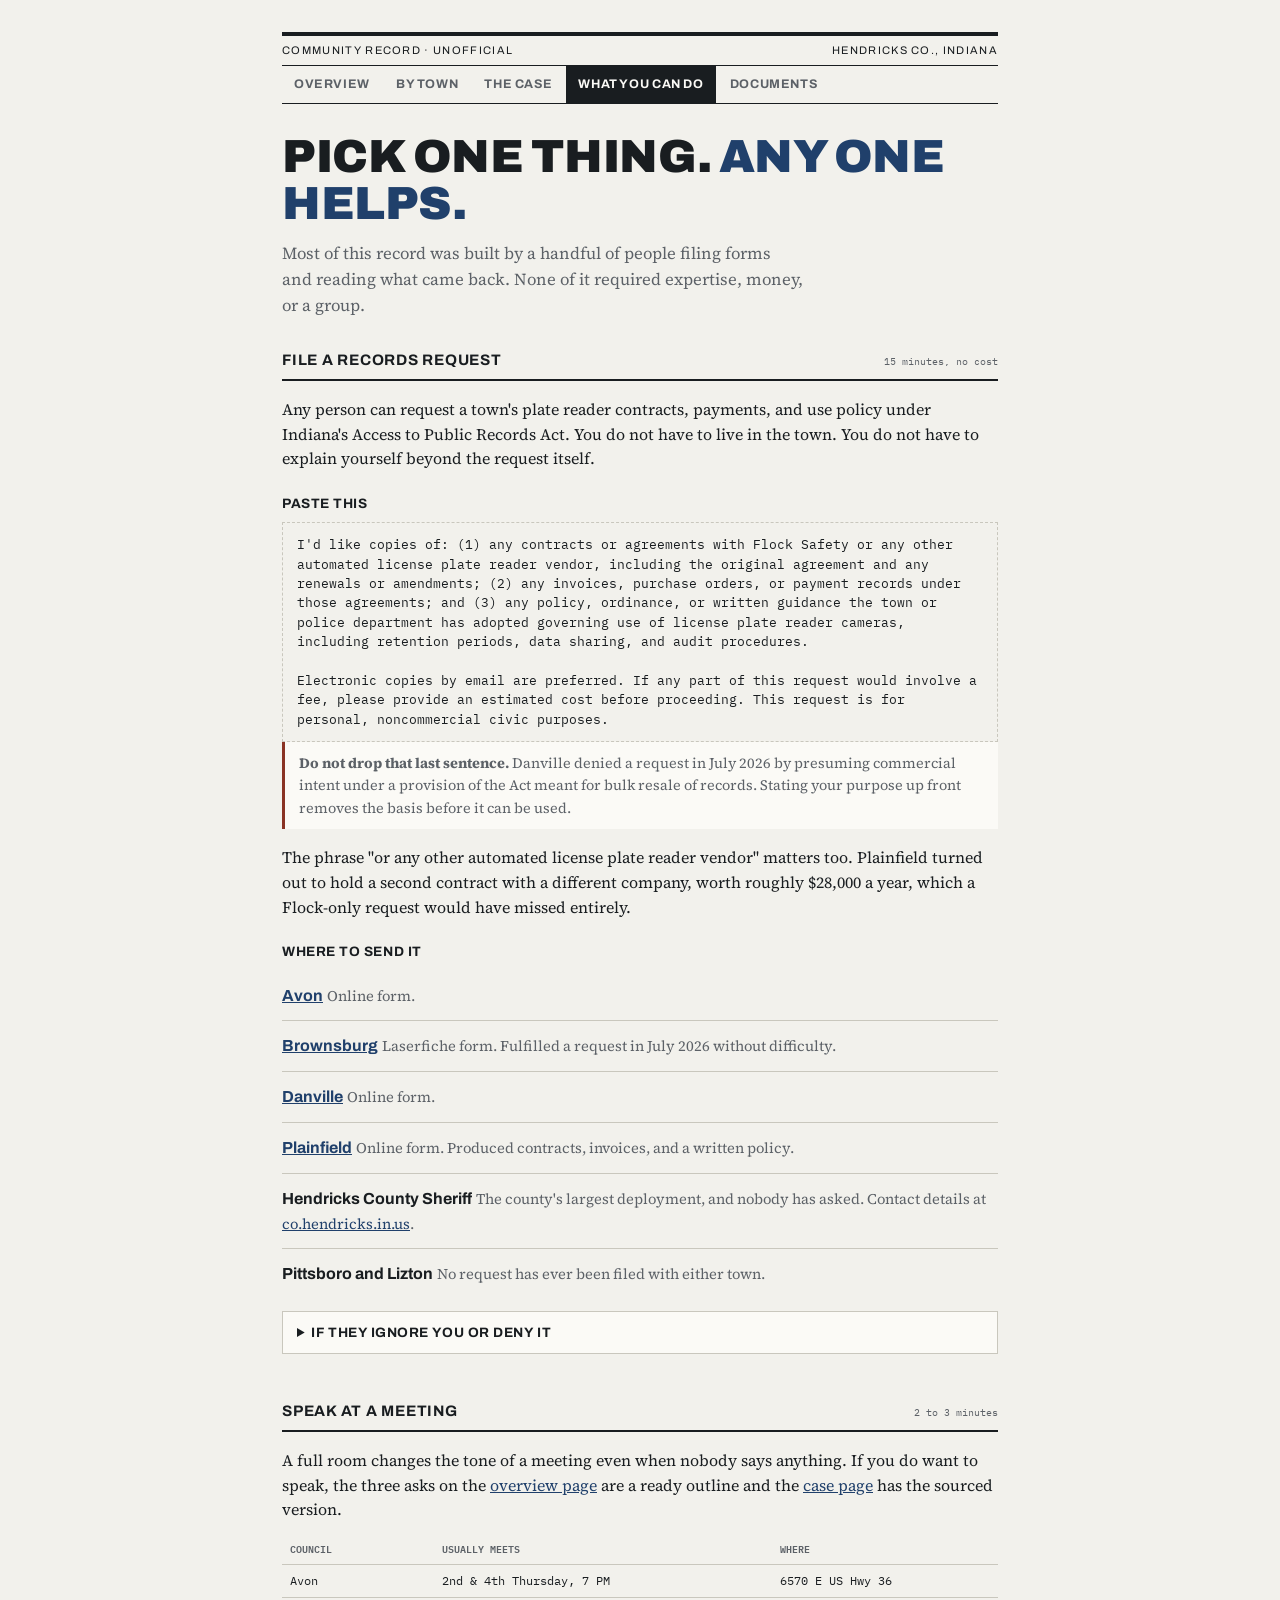
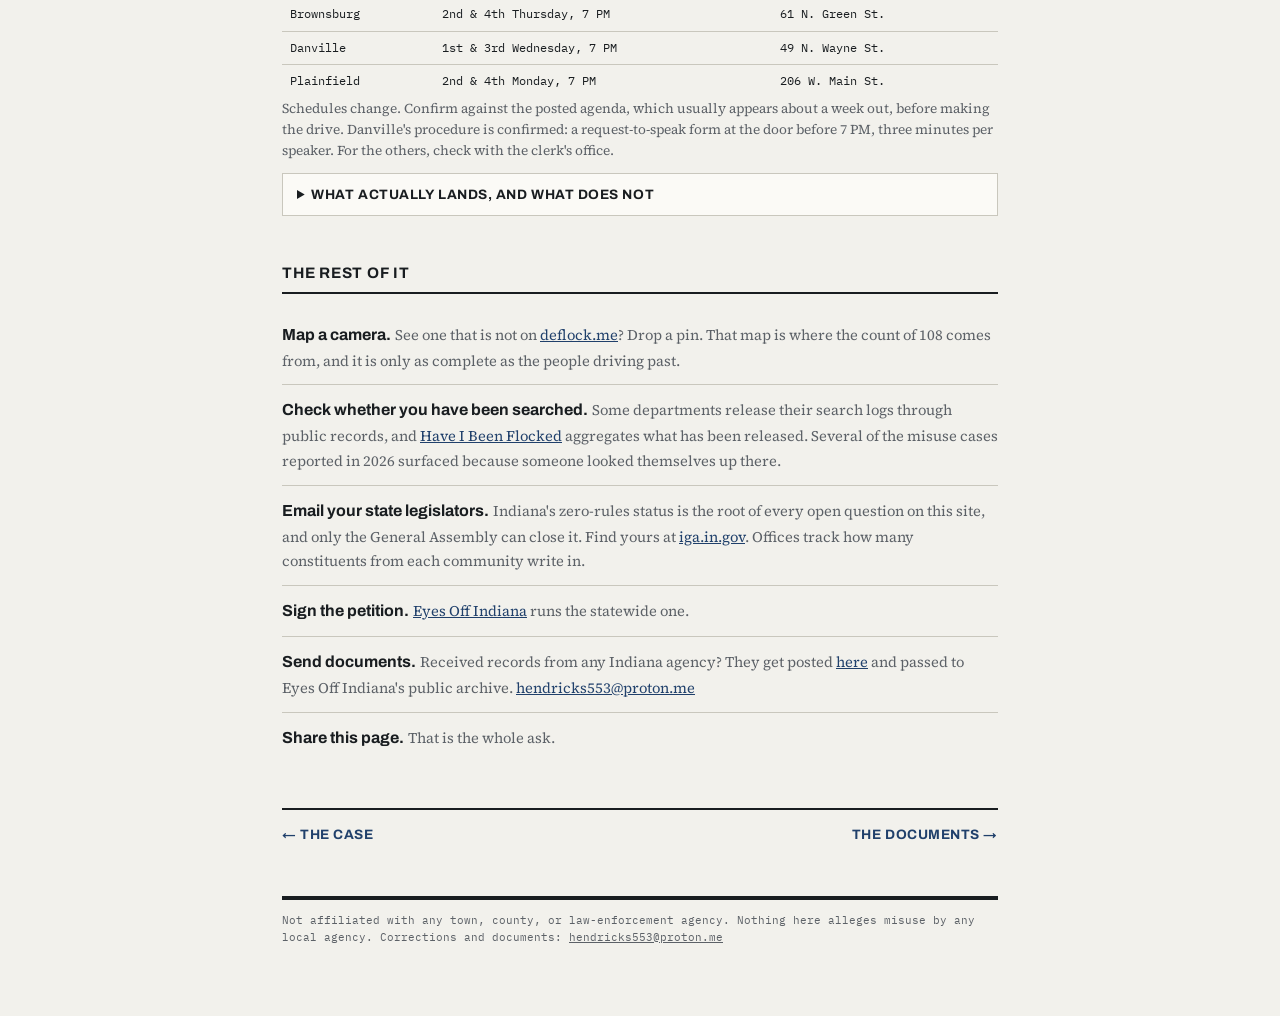
==== act.html @ f6bc617d "Create act.html" ====
<!DOCTYPE html>
<html lang="en">
<head>
<meta charset="UTF-8">
<meta name="viewport" content="width=device-width, initial-scale=1.0">
<title>What you can do | ALPRs in Hendricks County</title>
<meta name="description" content="How to file a public records request, speak at a council meeting, contact Indiana legislators, and map a camera in Hendricks County.">
<link rel="preconnect" href="https://fonts.googleapis.com">
<link rel="preconnect" href="https://fonts.gstatic.com" crossorigin>
<link href="https://fonts.googleapis.com/css2?family=Archivo:wght@500;700;900&family=Source+Serif+4:opsz,wght@8..60,400;8..60,600&family=IBM+Plex+Mono:wght@400;600&display=swap" rel="stylesheet">
<link rel="stylesheet" href="style.css">
</head>
<body>
<div class="wrap">

<header>
  <div class="notice-bar">
    <span>Community Record &middot; Unofficial</span>
    <span>Hendricks Co., Indiana</span>
  </div>
  <nav class="main">
    <a href="index.html">Overview</a>
    <a href="towns.html">By town</a>
    <a href="why.html">The case</a>
    <a href="act.html" aria-current="page">What you can do</a>
    <a href="documents.html">Documents</a>
  </nav>

  <h1>Pick one thing. <span class="thin">Any one helps.</span></h1>
  <p class="dek">Most of this record was built by a handful of people filing forms and reading what came back. None of it required expertise, money, or a group.</p>
</header>

<section>
  <h2>File a records request <small>15 minutes, no cost</small></h2>
  <p>Any person can request a town's plate reader contracts, payments, and use policy under Indiana's Access to Public Records Act. You do not have to live in the town. You do not have to explain yourself beyond the request itself.</p>

  <h3>Paste this</h3>
  <div class="copyblock">I'd like copies of: (1) any contracts or agreements with Flock Safety or any other automated license plate reader vendor, including the original agreement and any renewals or amendments; (2) any invoices, purchase orders, or payment records under those agreements; and (3) any policy, ordinance, or written guidance the town or police department has adopted governing use of license plate reader cameras, including retention periods, data sharing, and audit procedures.

Electronic copies by email are preferred. If any part of this request would involve a fee, please provide an estimated cost before proceeding. This request is for personal, noncommercial civic purposes.</div>

  <div class="note warn">
    <strong>Do not drop that last sentence.</strong> Danville denied a request in July 2026 by presuming commercial intent under a provision of the Act meant for bulk resale of records. Stating your purpose up front removes the basis before it can be used.
  </div>

  <p>The phrase "or any other automated license plate reader vendor" matters too. Plainfield turned out to hold a second contract with a different company, worth roughly $28,000 a year, which a Flock-only request would have missed entirely.</p>

  <h3>Where to send it</h3>
  <ul class="acts">
    <li><span class="do"><a href="https://www.avonindiana.gov/177/Public-Records-Requests" target="_blank" rel="noopener">Avon</a></span> <span class="how">Online form.</span></li>
    <li><span class="do"><a href="https://laserfiche.brownsburg.org/Forms/PublicRecordsRequest" target="_blank" rel="noopener">Brownsburg</a></span> <span class="how">Laserfiche form. Fulfilled a request in July 2026 without difficulty.</span></li>
    <li><span class="do"><a href="https://danvillein.gov/egov/apps/action/center.egov?view=form;page=1;id=33" target="_blank" rel="noopener">Danville</a></span> <span class="how">Online form.</span></li>
    <li><span class="do"><a href="https://www.townofplainfield.com/1941/Records-Requests" target="_blank" rel="noopener">Plainfield</a></span> <span class="how">Online form. Produced contracts, invoices, and a written policy.</span></li>
    <li><span class="do">Hendricks County Sheriff</span> <span class="how">The county's largest deployment, and nobody has asked. Contact details at <a href="https://www.co.hendricks.in.us/" target="_blank" rel="noopener">co.hendricks.in.us</a>.</span></li>
    <li><span class="do">Pittsboro and Lizton</span> <span class="how">No request has ever been filed with either town.</span></li>
  </ul>

  <details>
    <summary>If they ignore you or deny it</summary>
    <div class="inner">
      <p>Two things are worth knowing, and neither involves a lawyer.</p>
      <ul>
        <li><strong>The 30-day benchmark.</strong> The Act does not set a hard deadline, but Indiana's Public Access Counselor treats roughly 30 days from receipt as a reasonable response time, weighed against how big the agency and the request are. A small request to a small town that sits for a month is outside that.</li>
        <li><strong>The complaint is free.</strong> The Public Access Counselor takes formal complaints at <a href="https://www.in.gov/pac/" target="_blank" rel="noopener">in.gov/pac</a>. The office asks the agency to respond and issues a written opinion. The opinion is advisory rather than enforceable, but it is official, public, and citable, and agencies frequently produce the records once a complaint lands.</li>
      </ul>
      <p>Send the documents either way. A denial is itself a document worth publishing.</p>
    </div>
  </details>
</section>

<section>
  <h2>Speak at a meeting <small>2 to 3 minutes</small></h2>
  <p>A full room changes the tone of a meeting even when nobody says anything. If you do want to speak, the three asks on the <a href="index.html">overview page</a> are a ready outline and the <a href="why.html">case page</a> has the sourced version.</p>

  <div class="table-scroll">
    <table>
      <thead><tr><th>Council</th><th>Usually meets</th><th>Where</th></tr></thead>
      <tbody>
        <tr><td>Avon</td><td>2nd &amp; 4th Thursday, 7 PM</td><td>6570 E US Hwy 36</td></tr>
        <tr><td>Brownsburg</td><td>2nd &amp; 4th Thursday, 7 PM</td><td>61 N. Green St.</td></tr>
        <tr><td>Danville</td><td>1st &amp; 3rd Wednesday, 7 PM</td><td>49 N. Wayne St.</td></tr>
        <tr><td>Plainfield</td><td>2nd &amp; 4th Monday, 7 PM</td><td>206 W. Main St.</td></tr>
      </tbody>
    </table>
  </div>
  <p class="fine">Schedules change. Confirm against the posted agenda, which usually appears about a week out, before making the drive. Danville's procedure is confirmed: a request-to-speak form at the door before 7 PM, three minutes per speaker. For the others, check with the clerk's office.</p>

  <details>
    <summary>What actually lands, and what does not</summary>
    <div class="inner">
      <ul>
        <li><strong>Lead with the local document, not the national story.</strong> "Your own records show there is no written policy" is harder to wave off than a statistic from another state.</li>
        <li><strong>Concede the obvious.</strong> Nobody has a right not to be photographed in public, and the cameras have helped on real cases. Saying so first means the rest of the three minutes is not spent arguing a point you were going to lose.</li>
        <li><strong>Ask answerable questions.</strong> What is the retention window today? Who reads the audit logs? Did the council vote on this? A question a council cannot answer in the room tends to get answered later.</li>
        <li><strong>Expect the phone deflection.</strong> It comes up nearly every time. The reply is on the <a href="why.html">case page</a>.</li>
        <li><strong>Follow up in writing.</strong> Send the sources afterward to the clerk for the record. What is said out loud is forgotten. What is emailed is a document.</li>
      </ul>
    </div>
  </details>
</section>

<section>
  <h2>The rest of it</h2>
  <ul class="acts">
    <li>
      <span class="do">Map a camera.</span>
      <span class="how">See one that is not on <a href="https://deflock.me" target="_blank" rel="noopener">deflock.me</a>? Drop a pin. That map is where the count of 108 comes from, and it is only as complete as the people driving past.</span>
    </li>
    <li>
      <span class="do">Check whether you have been searched.</span>
      <span class="how">Some departments release their search logs through public records, and <a href="https://haveibeenflocked.com" target="_blank" rel="noopener">Have I Been Flocked</a> aggregates what has been released. Several of the misuse cases reported in 2026 surfaced because someone looked themselves up there.</span>
    </li>
    <li>
      <span class="do">Email your state legislators.</span>
      <span class="how">Indiana's zero-rules status is the root of every open question on this site, and only the General Assembly can close it. Find yours at <a href="https://iga.in.gov" target="_blank" rel="noopener">iga.in.gov</a>. Offices track how many constituents from each community write in.</span>
    </li>
    <li>
      <span class="do">Sign the petition.</span>
      <span class="how"><a href="https://eyesoffindiana.org/petition" target="_blank" rel="noopener">Eyes Off Indiana</a> runs the statewide one.</span>
    </li>
    <li>
      <span class="do">Send documents.</span>
      <span class="how">Received records from any Indiana agency? They get posted <a href="documents.html">here</a> and passed to Eyes Off Indiana's public archive. <a href="mailto:hendricks553@proton.me">hendricks553@proton.me</a></span>
    </li>
    <li>
      <span class="do">Share this page.</span>
      <span class="how">That is the whole ask.</span>
    </li>
  </ul>
</section>

<div class="next">
  <a href="why.html">&larr; The case</a>
  <a href="documents.html">The documents &rarr;</a>
</div>

<footer>
  Not affiliated with any town, county, or law-enforcement agency. Nothing here alleges misuse by any local agency. Corrections and documents: <a href="mailto:hendricks553@proton.me">hendricks553@proton.me</a>
</footer>

</div>
</body>
</html>
---- style.css ----
/* ALPRs in Hendricks County — shared styles */

:root{
  --paper:#f2f1ec; --ink:#191d20; --soft:#5c6167;
  --line:#c9c7bd; --rule:#191d20;
  --accent:#20406b; --flag:#8a3324; --white:#fbfaf6;
}
*{ box-sizing:border-box; }
html{ scroll-behavior:smooth; }
@media (prefers-reduced-motion: reduce){ html{ scroll-behavior:auto; } }

body{
  margin:0; background:var(--paper); color:var(--ink);
  font-family:"Source Serif 4", Georgia, serif;
  font-size:16px; line-height:1.55;
}
.d{ font-family:"Archivo","Helvetica Neue",sans-serif; }
.m{ font-family:"IBM Plex Mono",Menlo,monospace; }
a{ color:var(--accent); }
a:focus-visible, summary:focus-visible{ outline:2px solid var(--accent); outline-offset:2px; }
.wrap{ max-width:760px; margin:0 auto; padding:0 22px 70px; }
p{ margin:0 0 12px; }
.fine{ font-size:.85rem; color:var(--soft); }

/* ---------- masthead + nav ---------- */
.notice-bar{
  display:flex; justify-content:space-between; align-items:center; gap:12px;
  border-top:4px solid var(--rule); border-bottom:1px solid var(--rule);
  padding:6px 0; font-size:11px; letter-spacing:.12em; text-transform:uppercase;
  font-family:"Archivo",sans-serif;
}
.notice-bar a{ color:inherit; text-decoration:none; font-weight:700; }
header{ padding:32px 0 0; }

nav.main{
  border-bottom:1px solid var(--rule); margin-bottom:30px;
  display:flex; flex-wrap:wrap; gap:0 2px;
}
nav.main a{
  font-family:"Archivo",sans-serif; font-weight:700;
  font-size:.78rem; text-transform:uppercase; letter-spacing:.05em;
  padding:9px 12px; text-decoration:none; color:var(--soft);
}
nav.main a:hover{ color:var(--ink); background:var(--white); }
nav.main a[aria-current="page"]{ color:var(--white); background:var(--ink); }

h1{
  font-family:"Archivo",sans-serif; font-weight:900;
  font-size:clamp(1.9rem, 5.4vw, 2.9rem);
  line-height:1; letter-spacing:-.01em; text-transform:uppercase;
  margin:6px 0 14px;
}
h1 .thin{ color:var(--accent); }
.dek{ font-size:1.05rem; color:var(--soft); max-width:58ch; margin:0 0 30px; }

.crumb{
  font-family:"IBM Plex Mono",monospace; font-size:11px;
  text-transform:uppercase; letter-spacing:.08em; color:var(--soft);
  margin:0 0 4px;
}
.crumb a{ color:var(--soft); }

/* ---------- sections ---------- */
section{ margin:0 0 46px; }
h2{
  font-family:"Archivo",sans-serif; font-weight:700;
  font-size:.95rem; text-transform:uppercase; letter-spacing:.05em;
  border-bottom:2px solid var(--rule);
  padding-bottom:6px; margin:0 0 16px;
  display:flex; align-items:baseline; gap:10px;
}
h2 small{
  font-family:"IBM Plex Mono",monospace; font-size:10px; font-weight:400;
  color:var(--soft); letter-spacing:0; text-transform:none; margin-left:auto;
}
h3{
  font-family:"Archivo",sans-serif; font-weight:700; font-size:.85rem;
  text-transform:uppercase; letter-spacing:.04em; margin:22px 0 8px;
}

.lede{ font-size:1.15rem; line-height:1.5; }
.lede strong{ background:linear-gradient(transparent 62%, #d8dfeb 62%); }

/* ---------- ledger: the status signature ---------- */
.ledger{ border:1px solid var(--line); background:var(--white); }
.ledger-row{
  display:grid; grid-template-columns:1fr auto;
  gap:12px; align-items:center;
  padding:10px 14px; border-bottom:1px solid var(--line);
}
.ledger-row:last-child{ border-bottom:none; }
.ledger-row .q{ font-size:.92rem; }
.ledger-row .q b{ font-family:"Archivo",sans-serif; font-size:.85rem; text-transform:uppercase; letter-spacing:.03em; display:block; }
.ledger-row .q span{ color:var(--soft); font-size:.85rem; }
.mark{
  font-family:"IBM Plex Mono",monospace; font-size:10px; font-weight:600;
  text-transform:uppercase; letter-spacing:.07em;
  padding:3px 8px; white-space:nowrap; border:1px solid var(--line);
}
.mark.yes{ background:var(--ink); color:var(--white); border-color:var(--ink); }
.mark.no{ background:var(--flag); color:var(--white); border-color:var(--flag); }
.mark.wait{ background:var(--paper); color:var(--soft); }

/* ---------- stats ---------- */
.stats{
  display:grid; grid-template-columns:repeat(3,1fr); gap:1px;
  background:var(--line); border:1px solid var(--line); margin-bottom:14px;
}
@media(max-width:560px){ .stats{ grid-template-columns:repeat(2,1fr); } }
.stat{ background:var(--white); padding:14px 12px; }
.stat .n{ font-family:"Archivo",sans-serif; font-weight:900; font-size:1.7rem; display:block; line-height:1; }
.stat .l{ font-family:"IBM Plex Mono",monospace; font-size:10px; text-transform:uppercase; letter-spacing:.03em; color:var(--soft); }
.stat.flag .n{ color:var(--flag); }

/* ---------- tables ---------- */
table{ width:100%; border-collapse:collapse; font-family:"IBM Plex Mono",monospace; font-size:12px; }
th,td{ text-align:left; padding:7px 8px; border-bottom:1px solid var(--line); vertical-align:top; }
th{ font-size:10px; text-transform:uppercase; color:var(--soft); font-weight:600; }
td.num, th.num{ text-align:right; }
tr:last-child td{ border-bottom:none; }
.table-scroll{ overflow-x:auto; }

/* ---------- town cards ---------- */
.towns{ display:grid; grid-template-columns:1fr 1fr; gap:12px; }
@media(max-width:620px){ .towns{ grid-template-columns:1fr; } }
.town-card{
  display:block; text-decoration:none; color:inherit;
  background:var(--white); border:1px solid var(--line); padding:14px 16px;
}
.town-card:hover{ border-color:var(--accent); }
.town-card .name{ font-family:"Archivo",sans-serif; font-weight:900; text-transform:uppercase; font-size:1.05rem; }
.town-card .count{ font-family:"IBM Plex Mono",monospace; font-size:10px; color:var(--soft); float:right; padding-top:5px; }
.town-card .line{ font-size:.88rem; color:var(--soft); margin-top:6px; }
.town-card .state{
  font-family:"IBM Plex Mono",monospace; font-size:9.5px; text-transform:uppercase;
  letter-spacing:.07em; margin-top:10px; display:inline-block;
  padding:2px 7px; background:var(--ink); color:var(--white);
}
.town-card .state.open{ background:var(--flag); }
.town-card .state.quiet{ background:var(--paper); color:var(--soft); border:1px solid var(--line); }

/* ---------- callouts ---------- */
.note{
  font-size:.9rem; color:var(--soft);
  border-left:3px solid var(--accent); padding:10px 14px;
  background:var(--white); margin:0 0 16px;
}
.note.warn{ border-left-color:var(--flag); }
.panel{ background:var(--white); border:1px solid var(--line); padding:16px 18px; }
.panel.mark-left{ border-left:6px solid var(--accent); }
.panel .big{ font-family:"Archivo",sans-serif; font-weight:900; font-size:1.15rem; margin:0 0 8px; }
.panel p:last-child{ margin-bottom:0; }

.duo{ display:grid; grid-template-columns:1fr 1fr; gap:12px; }
@media(max-width:620px){ .duo{ grid-template-columns:1fr; } }
.duo .col{ background:var(--white); border:1px solid var(--line); padding:14px 16px; }
.duo .t{ font-family:"Archivo",sans-serif; font-weight:700; font-size:.8rem; text-transform:uppercase; letter-spacing:.04em; margin-bottom:8px; }
.duo ul{ margin:0; padding-left:18px; font-size:.9rem; }
.duo li{ margin-bottom:6px; }

/* ---------- asks / actions ---------- */
.asks{ margin:0; padding:0; counter-reset:ask; }
.asks li{
  list-style:none; margin:0 0 10px; padding:14px 16px 14px 52px;
  background:var(--white); border:1px solid var(--line); position:relative;
}
.asks li::before{
  counter-increment:ask; content:counter(ask);
  position:absolute; left:16px; top:12px;
  font-family:"Archivo",sans-serif; font-weight:900; font-size:1.3rem; color:var(--accent);
}
.asks .head{ font-family:"Archivo",sans-serif; font-weight:700; display:block; margin-bottom:2px; }
.asks .why{ font-size:.9rem; color:var(--soft); }

.acts{ margin:0; padding:0; }
.acts > li{
  list-style:none; padding:12px 0; border-bottom:1px solid var(--line);
}
.acts > li:last-child{ border-bottom:none; }
.acts .do{ font-family:"Archivo",sans-serif; font-weight:700; font-size:1rem; }
.acts .how{ font-size:.92rem; color:var(--soft); }

/* ---------- details ---------- */
details{ background:var(--white); border:1px solid var(--line); padding:0; margin:12px 0; }
details summary{
  cursor:pointer; padding:10px 14px;
  font-family:"Archivo",sans-serif; font-weight:700; font-size:.85rem;
  text-transform:uppercase; letter-spacing:.04em; list-style-position:inside;
}
details summary:hover{ color:var(--accent); }
details[open] summary{ border-bottom:1px solid var(--line); }
details .inner{ padding:12px 16px; }
details .inner p:last-child, details .inner ul:last-child{ margin-bottom:0; }
details .inner ul{ font-size:.92rem; padding-left:18px; }
details .inner li{ margin-bottom:7px; }

.copyblock{
  font-family:"IBM Plex Mono",monospace; font-size:12.5px; line-height:1.55;
  background:var(--paper); border:1px dashed var(--line);
  padding:12px 14px; white-space:pre-wrap;
}

/* ---------- sources ---------- */
.srcs{ display:grid; gap:8px; }
.src{ display:block; background:var(--white); border:1px solid var(--line); padding:10px 14px; text-decoration:none; }
.src:hover{ border-color:var(--accent); }
.src .n{ font-family:"Archivo",sans-serif; font-weight:700; font-size:.88rem; color:var(--ink); }
.src .u{ display:block; font-family:"IBM Plex Mono",monospace; font-size:10px; color:var(--soft); margin-top:1px; }

/* ---------- next / footer ---------- */
.next{
  display:flex; justify-content:space-between; gap:12px; flex-wrap:wrap;
  border-top:2px solid var(--rule); padding-top:14px; margin-top:40px;
}
.next a{
  font-family:"Archivo",sans-serif; font-weight:700; font-size:.85rem;
  text-transform:uppercase; letter-spacing:.04em; text-decoration:none;
}
footer{
  border-top:4px solid var(--rule); margin-top:50px; padding-top:12px;
  font-family:"IBM Plex Mono",monospace; font-size:11px; color:var(--soft);
}
footer a{ color:var(--soft); }
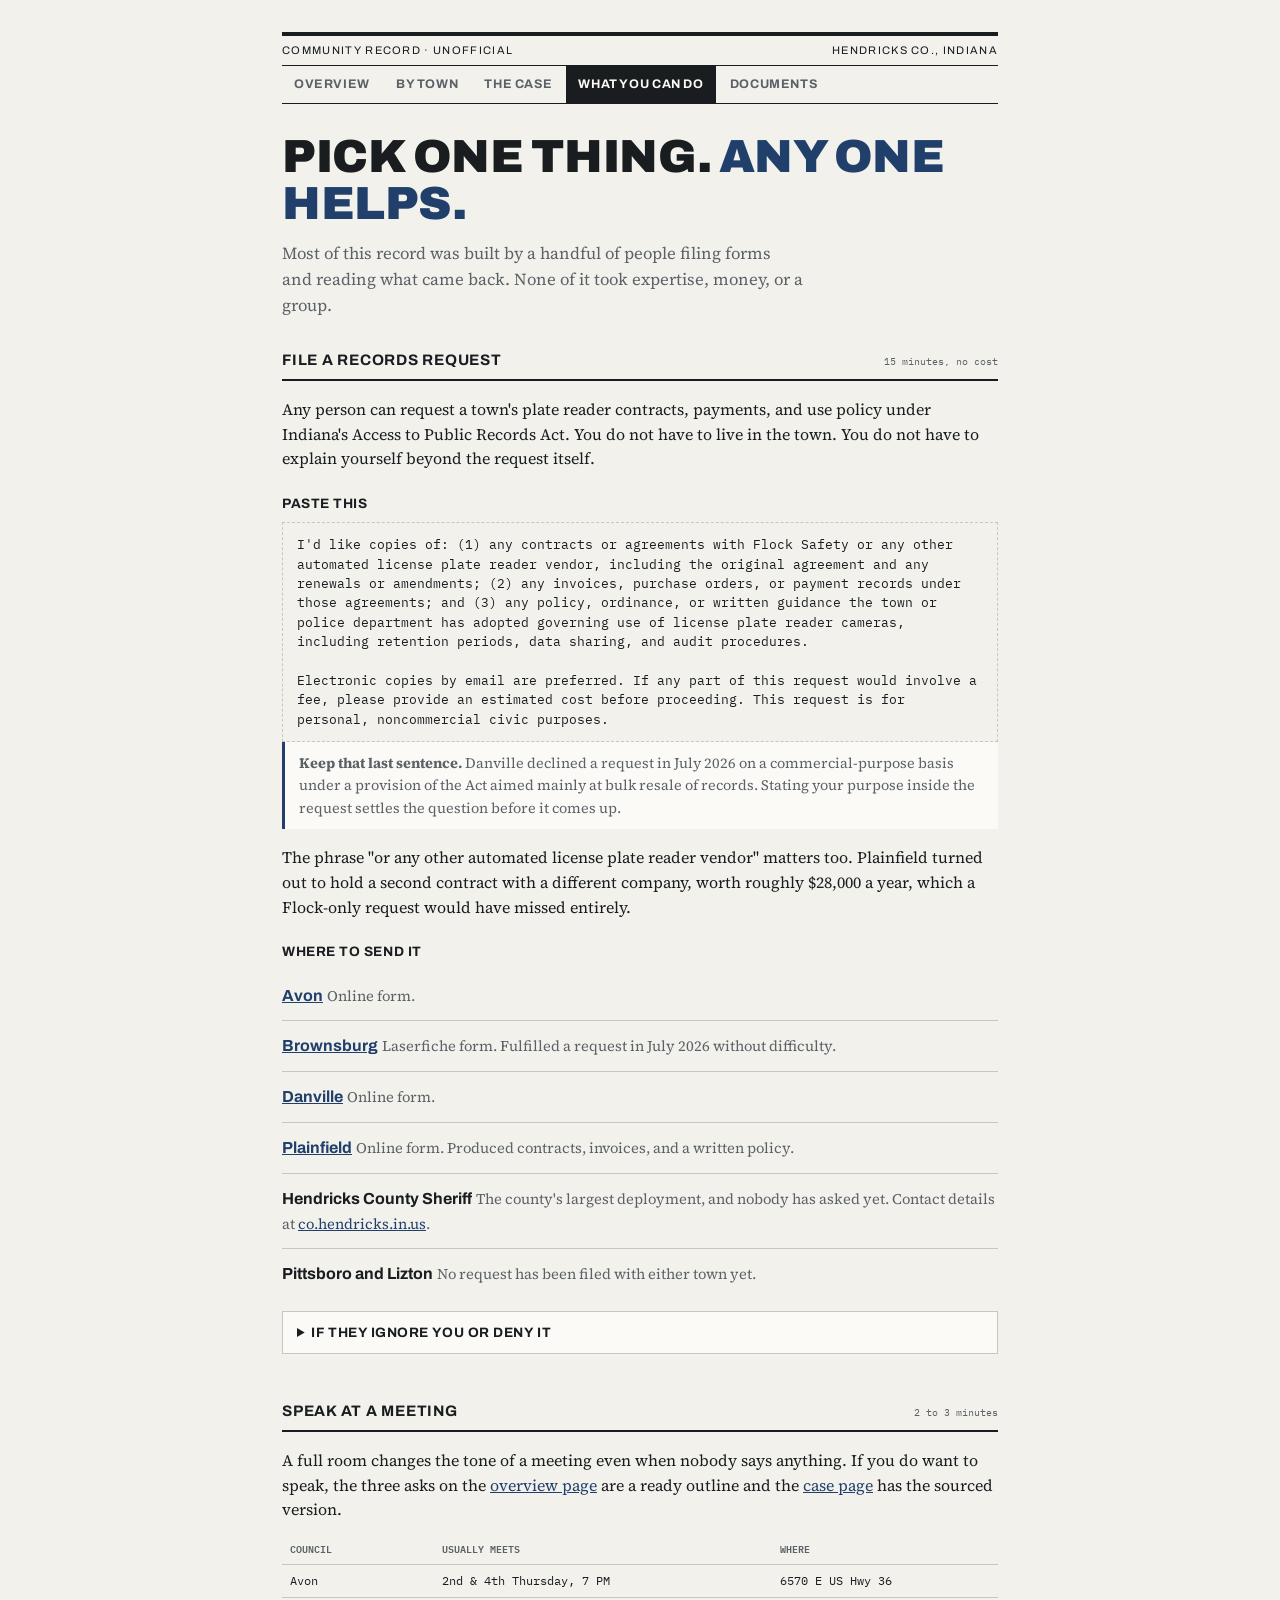
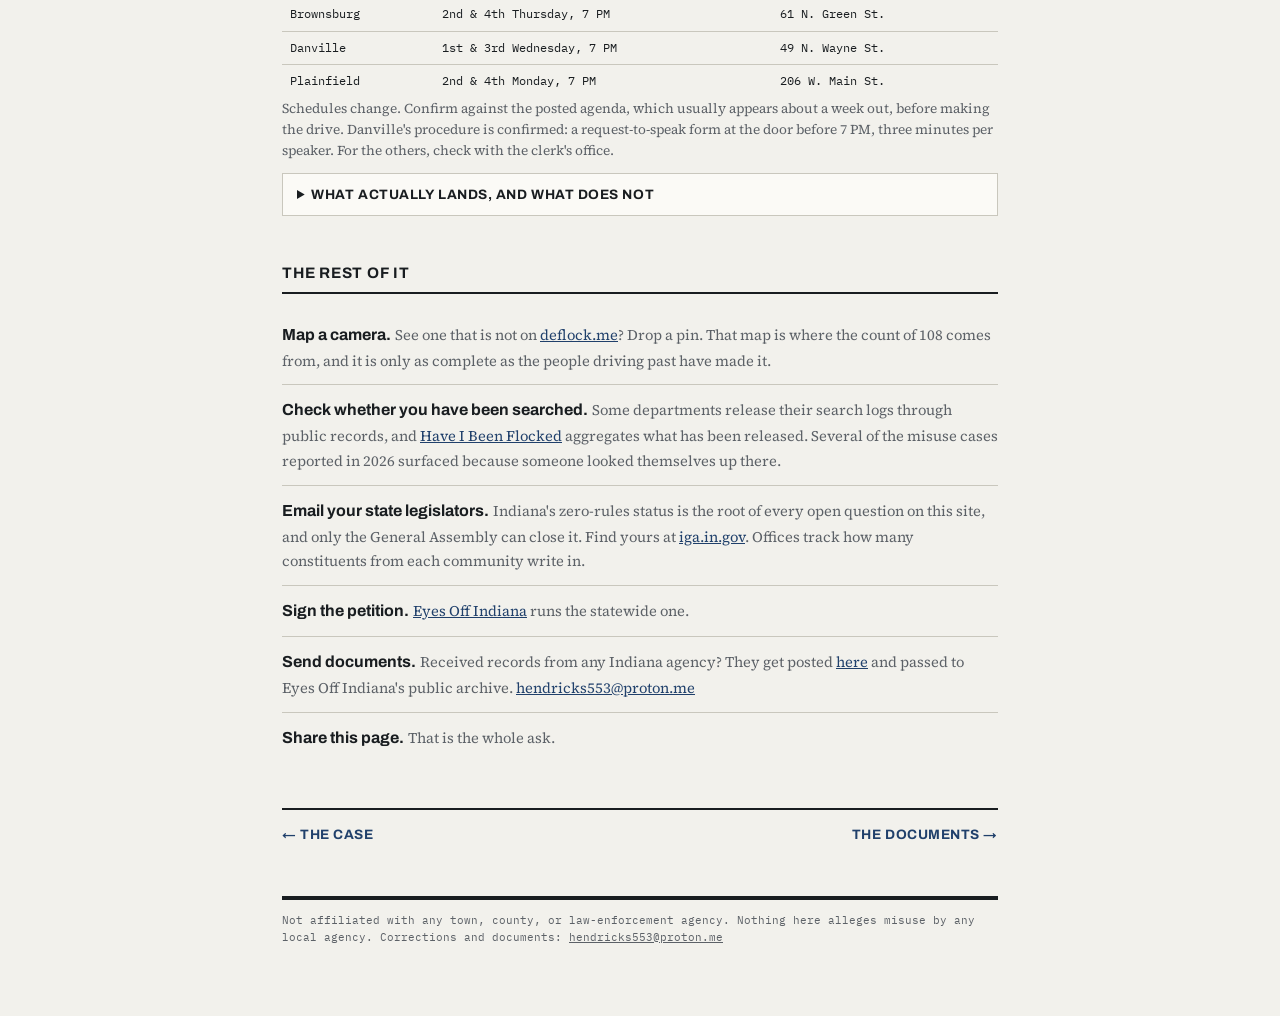
==== commit b7c841d7: "toned down a bit" ====
--- a/act.html
+++ b/act.html
@@ -27,7 +27,7 @@
   </nav>
 
   <h1>Pick one thing. <span class="thin">Any one helps.</span></h1>
-  <p class="dek">Most of this record was built by a handful of people filing forms and reading what came back. None of it required expertise, money, or a group.</p>
+  <p class="dek">Most of this record was built by a handful of people filing forms and reading what came back. None of it took expertise, money, or a group.</p>
 </header>
 
 <section>
@@ -39,8 +39,8 @@
 
 Electronic copies by email are preferred. If any part of this request would involve a fee, please provide an estimated cost before proceeding. This request is for personal, noncommercial civic purposes.</div>
 
-  <div class="note warn">
-    <strong>Do not drop that last sentence.</strong> Danville denied a request in July 2026 by presuming commercial intent under a provision of the Act meant for bulk resale of records. Stating your purpose up front removes the basis before it can be used.
+  <div class="note">
+    <strong>Keep that last sentence.</strong> Danville declined a request in July 2026 on a commercial-purpose basis under a provision of the Act aimed mainly at bulk resale of records. Stating your purpose inside the request settles the question before it comes up.
   </div>
 
   <p>The phrase "or any other automated license plate reader vendor" matters too. Plainfield turned out to hold a second contract with a different company, worth roughly $28,000 a year, which a Flock-only request would have missed entirely.</p>
@@ -51,8 +51,8 @@
     <li><span class="do"><a href="https://laserfiche.brownsburg.org/Forms/PublicRecordsRequest" target="_blank" rel="noopener">Brownsburg</a></span> <span class="how">Laserfiche form. Fulfilled a request in July 2026 without difficulty.</span></li>
     <li><span class="do"><a href="https://danvillein.gov/egov/apps/action/center.egov?view=form;page=1;id=33" target="_blank" rel="noopener">Danville</a></span> <span class="how">Online form.</span></li>
     <li><span class="do"><a href="https://www.townofplainfield.com/1941/Records-Requests" target="_blank" rel="noopener">Plainfield</a></span> <span class="how">Online form. Produced contracts, invoices, and a written policy.</span></li>
-    <li><span class="do">Hendricks County Sheriff</span> <span class="how">The county's largest deployment, and nobody has asked. Contact details at <a href="https://www.co.hendricks.in.us/" target="_blank" rel="noopener">co.hendricks.in.us</a>.</span></li>
-    <li><span class="do">Pittsboro and Lizton</span> <span class="how">No request has ever been filed with either town.</span></li>
+    <li><span class="do">Hendricks County Sheriff</span> <span class="how">The county's largest deployment, and nobody has asked yet. Contact details at <a href="https://www.co.hendricks.in.us/" target="_blank" rel="noopener">co.hendricks.in.us</a>.</span></li>
+    <li><span class="do">Pittsboro and Lizton</span> <span class="how">No request has been filed with either town yet.</span></li>
   </ul>
 
   <details>
@@ -60,10 +60,10 @@
     <div class="inner">
       <p>Two things are worth knowing, and neither involves a lawyer.</p>
       <ul>
-        <li><strong>The 30-day benchmark.</strong> The Act does not set a hard deadline, but Indiana's Public Access Counselor treats roughly 30 days from receipt as a reasonable response time, weighed against how big the agency and the request are. A small request to a small town that sits for a month is outside that.</li>
+        <li><strong>The 30-day benchmark.</strong> The Act does not set a hard deadline, but Indiana's Public Access Counselor treats roughly 30 days from receipt as a reasonable response time, weighed against how big the agency and the request are. Small towns run on small staffs, and a delay is more often a backlog than a refusal.</li>
         <li><strong>The complaint is free.</strong> The Public Access Counselor takes formal complaints at <a href="https://www.in.gov/pac/" target="_blank" rel="noopener">in.gov/pac</a>. The office asks the agency to respond and issues a written opinion. The opinion is advisory rather than enforceable, but it is official, public, and citable, and agencies frequently produce the records once a complaint lands.</li>
       </ul>
-      <p>Send the documents either way. A denial is itself a document worth publishing.</p>
+      <p>Send what you get either way. A denial letter is a record too.</p>
     </div>
   </details>
 </section>
@@ -89,11 +89,11 @@
     <summary>What actually lands, and what does not</summary>
     <div class="inner">
       <ul>
-        <li><strong>Lead with the local document, not the national story.</strong> "Your own records show there is no written policy" is harder to wave off than a statistic from another state.</li>
+        <li><strong>Lead with the local document, not the national story.</strong> "Your own records show there is no written policy" lands better than a statistic from another state, and it is not an accusation, just what the paperwork says.</li>
         <li><strong>Concede the obvious.</strong> Nobody has a right not to be photographed in public, and the cameras have helped on real cases. Saying so first means the rest of the three minutes is not spent arguing a point you were going to lose.</li>
-        <li><strong>Ask answerable questions.</strong> What is the retention window today? Who reads the audit logs? Did the council vote on this? A question a council cannot answer in the room tends to get answered later.</li>
-        <li><strong>Expect the phone deflection.</strong> It comes up nearly every time. The reply is on the <a href="why.html">case page</a>.</li>
-        <li><strong>Follow up in writing.</strong> Send the sources afterward to the clerk for the record. What is said out loud is forgotten. What is emailed is a document.</li>
+        <li><strong>Ask answerable questions.</strong> What is the retention window today? Who reads the audit logs? Did the council vote on this? Questions get further than charges, and a question a council cannot answer in the room tends to get answered later.</li>
+        <li><strong>Expect the phone comparison.</strong> It comes up nearly every time and it is usually asked in good faith. The reply is on the <a href="why.html">case page</a>.</li>
+        <li><strong>Follow up in writing.</strong> Send your sources to the clerk afterward for the record. What is said out loud gets forgotten. What is emailed is a document.</li>
       </ul>
     </div>
   </details>
@@ -104,7 +104,7 @@
   <ul class="acts">
     <li>
       <span class="do">Map a camera.</span>
-      <span class="how">See one that is not on <a href="https://deflock.me" target="_blank" rel="noopener">deflock.me</a>? Drop a pin. That map is where the count of 108 comes from, and it is only as complete as the people driving past.</span>
+      <span class="how">See one that is not on <a href="https://deflock.me" target="_blank" rel="noopener">deflock.me</a>? Drop a pin. That map is where the count of 108 comes from, and it is only as complete as the people driving past have made it.</span>
     </li>
     <li>
       <span class="do">Check whether you have been searched.</span>
